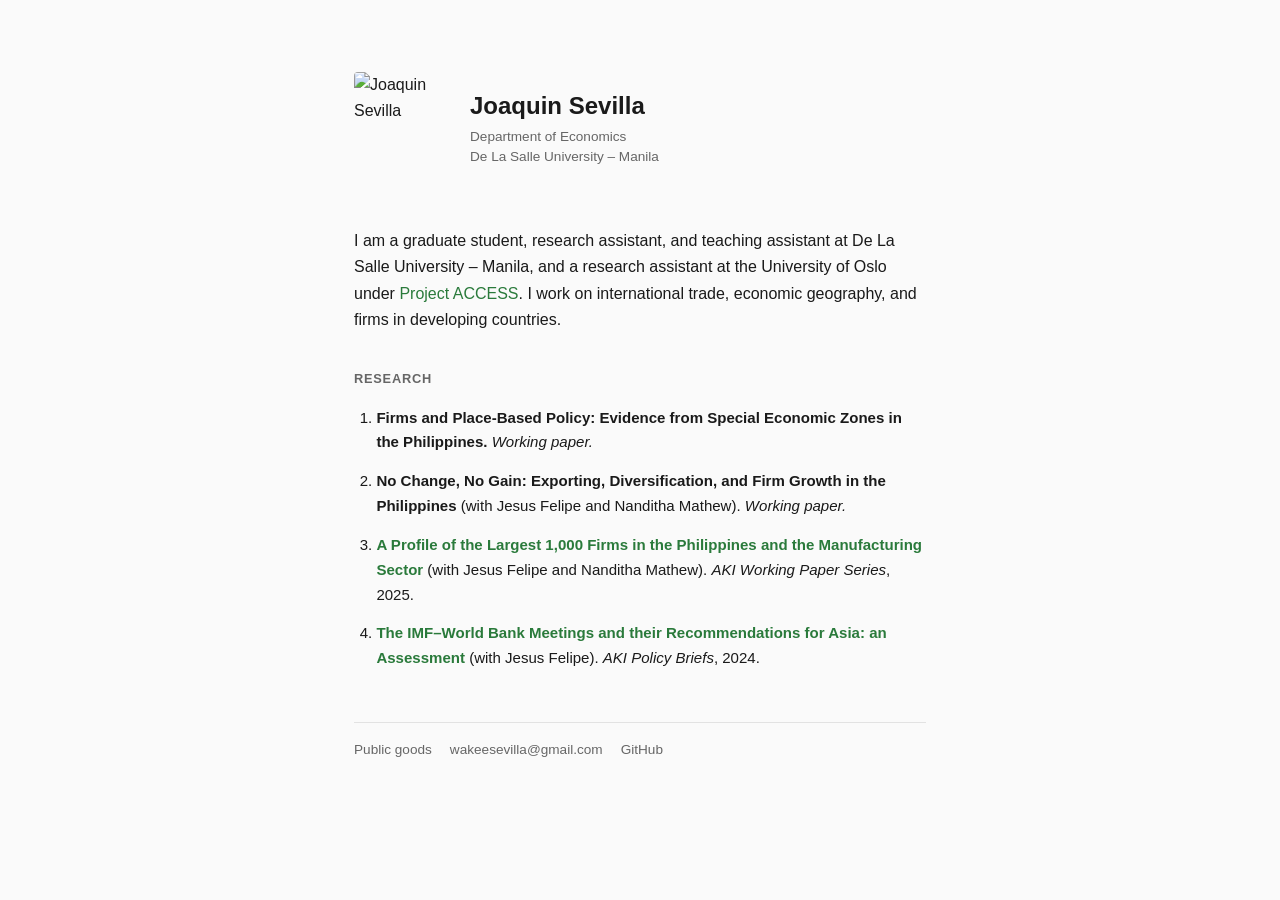
==== index.html @ 706cacf3 "Simplify site to a single page Collapse the sidebar-based multi-page site into one centered page:  -" ====
<!DOCTYPE html>
<html lang="en">
<head>
  <meta charset="UTF-8">
  <title>Joaquin Sevilla</title>
  <meta name="viewport" content="width=device-width, initial-scale=1">
  <link rel="stylesheet" href="style.css">
</head>
<body>
  <main class="page">
    <header class="masthead">
      <img class="portrait" src="profile.jpg" alt="Joaquin Sevilla">
      <div>
        <h1>Joaquin Sevilla</h1>
        <p class="affil">Department of Economics<br>De La Salle University – Manila</p>
      </div>
    </header>

    <p>I am a graduate student, research assistant, and teaching assistant at De La Salle University – Manila, and a research assistant at the University of Oslo under <a href="https://cordis.europa.eu/project/id/101043465" target="_blank" rel="noopener">Project ACCESS</a>. I work on international trade, economic geography, and firms in developing countries.</p>

    <h2>Research</h2>
    <ol class="publications">
      <li>
        <span class="pub-title">Firms and Place-Based Policy: Evidence from Special Economic Zones in the Philippines.</span>
        <em>Working paper.</em>
      </li>
      <li>
        <span class="pub-title">No Change, No Gain: Exporting, Diversification, and Firm Growth in the Philippines</span>
        (with Jesus Felipe and Nanditha Mathew). <em>Working paper.</em>
      </li>
      <li>
        <a class="pub-title" href="https://www.dlsu-aki.com/uploads/1/0/2/2/102266760/1000_largest_philippine_firms_wp_may_26.pdf" target="_blank" rel="noopener">A Profile of the Largest 1,000 Firms in the Philippines and the Manufacturing Sector</a>
        (with Jesus Felipe and Nanditha Mathew). <em>AKI Working Paper Series</em>, 2025.
      </li>
      <li>
        <a class="pub-title" href="https://www.dlsu-aki.com/uploads/1/0/2/2/102266760/dlsu-aki_policy_brief_2024-11-046.pdf" target="_blank" rel="noopener">The IMF–World Bank Meetings and their Recommendations for Asia: an Assessment</a>
        (with Jesus Felipe). <em>AKI Policy Briefs</em>, 2024.
      </li>
    </ol>

    <footer class="footer">
      <a href="public_goods.html">Public goods</a>
      <a href="mailto:wakeesevilla@gmail.com">wakeesevilla@gmail.com</a>
      <a href="https://github.com/wakisev3" target="_blank" rel="noopener">GitHub</a>
    </footer>
  </main>
</body>
</html>
---- style.css ----
:root {
  --accent: #2a7a3b;
  --text: #1a1a1a;
  --muted: #666;
  --border: #e2e2e2;
  --bg: #fafafa;
  --font: -apple-system, BlinkMacSystemFont, "Segoe UI", Roboto, "Helvetica Neue", Arial, sans-serif;
}

* { box-sizing: border-box; margin: 0; padding: 0; }

html, body {
  font-family: var(--font);
  background: var(--bg);
  color: var(--text);
  font-size: 16px;
  line-height: 1.65;
}

a { color: var(--accent); text-decoration: none; }
a:hover { text-decoration: underline; }

/* ── Page ── */
.page {
  max-width: 620px;
  margin: 0 auto;
  padding: 72px 24px 64px;
}

/* ── Masthead ── */
.masthead {
  display: flex;
  align-items: center;
  gap: 20px;
  margin-bottom: 28px;
}

.portrait {
  width: 96px;
  aspect-ratio: 3 / 4;
  object-fit: cover;
  border-radius: 4px;
  flex-shrink: 0;
  display: block;
}

h1 {
  font-size: 1.5rem;
  font-weight: 700;
  line-height: 1.25;
}

.affil {
  margin-top: 6px;
  font-size: 0.85rem;
  color: var(--muted);
  line-height: 1.5;
}

h2 {
  font-size: 0.8rem;
  font-weight: 700;
  text-transform: uppercase;
  letter-spacing: 0.06em;
  color: var(--muted);
  margin: 34px 0 10px;
}

p { margin-bottom: 14px; }

/* ── Lists ── */
.publications {
  list-style: decimal;
  padding-left: 1.4em;
}

.publications li {
  padding: 7px 0;
  font-size: 0.94rem;
}

.pub-title { font-weight: 600; }

ul {
  padding-left: 1.3em;
}
ul li { margin-bottom: 6px; font-size: 0.94rem; }

/* ── Footer ── */
.footer {
  margin-top: 44px;
  padding-top: 16px;
  border-top: 1px solid var(--border);
  display: flex;
  flex-wrap: wrap;
  gap: 18px;
  font-size: 0.85rem;
}
.footer a { color: var(--muted); }
.footer a:hover { color: var(--accent); }

/* ── Back link ── */
.back {
  font-size: 0.85rem;
  margin-bottom: 26px;
}
.back a { color: var(--muted); }
.back a:hover { color: var(--accent); }

/* ── Mobile ── */
@media (max-width: 560px) {
  .page { padding: 44px 20px 48px; }
  .masthead { gap: 16px; }
  .portrait { width: 76px; }
}
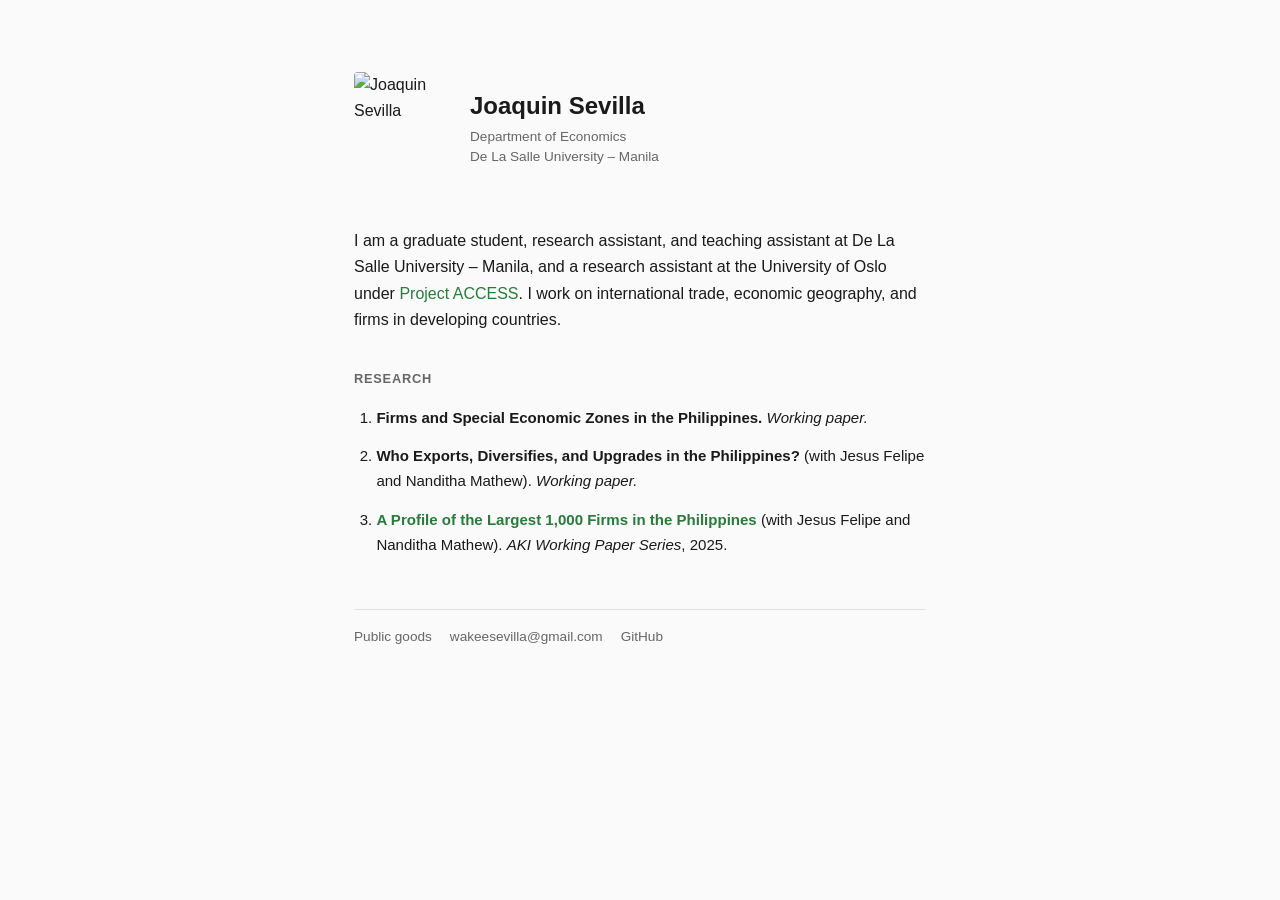
==== commit 06fcf082: "Update research titles, drop policy brief Shorten the three working-paper/AKI titles and remove the " ====
--- a/index.html
+++ b/index.html
@@ -21,20 +21,16 @@
     <h2>Research</h2>
     <ol class="publications">
       <li>
-        <span class="pub-title">Firms and Place-Based Policy: Evidence from Special Economic Zones in the Philippines.</span>
+        <span class="pub-title">Firms and Special Economic Zones in the Philippines.</span>
         <em>Working paper.</em>
       </li>
       <li>
-        <span class="pub-title">No Change, No Gain: Exporting, Diversification, and Firm Growth in the Philippines</span>
+        <span class="pub-title">Who Exports, Diversifies, and Upgrades in the Philippines?</span>
         (with Jesus Felipe and Nanditha Mathew). <em>Working paper.</em>
       </li>
       <li>
-        <a class="pub-title" href="https://www.dlsu-aki.com/uploads/1/0/2/2/102266760/1000_largest_philippine_firms_wp_may_26.pdf" target="_blank" rel="noopener">A Profile of the Largest 1,000 Firms in the Philippines and the Manufacturing Sector</a>
+        <a class="pub-title" href="https://www.dlsu-aki.com/uploads/1/0/2/2/102266760/1000_largest_philippine_firms_wp_may_26.pdf" target="_blank" rel="noopener">A Profile of the Largest 1,000 Firms in the Philippines</a>
         (with Jesus Felipe and Nanditha Mathew). <em>AKI Working Paper Series</em>, 2025.
-      </li>
-      <li>
-        <a class="pub-title" href="https://www.dlsu-aki.com/uploads/1/0/2/2/102266760/dlsu-aki_policy_brief_2024-11-046.pdf" target="_blank" rel="noopener">The IMF–World Bank Meetings and their Recommendations for Asia: an Assessment</a>
-        (with Jesus Felipe). <em>AKI Policy Briefs</em>, 2024.
       </li>
     </ol>
 
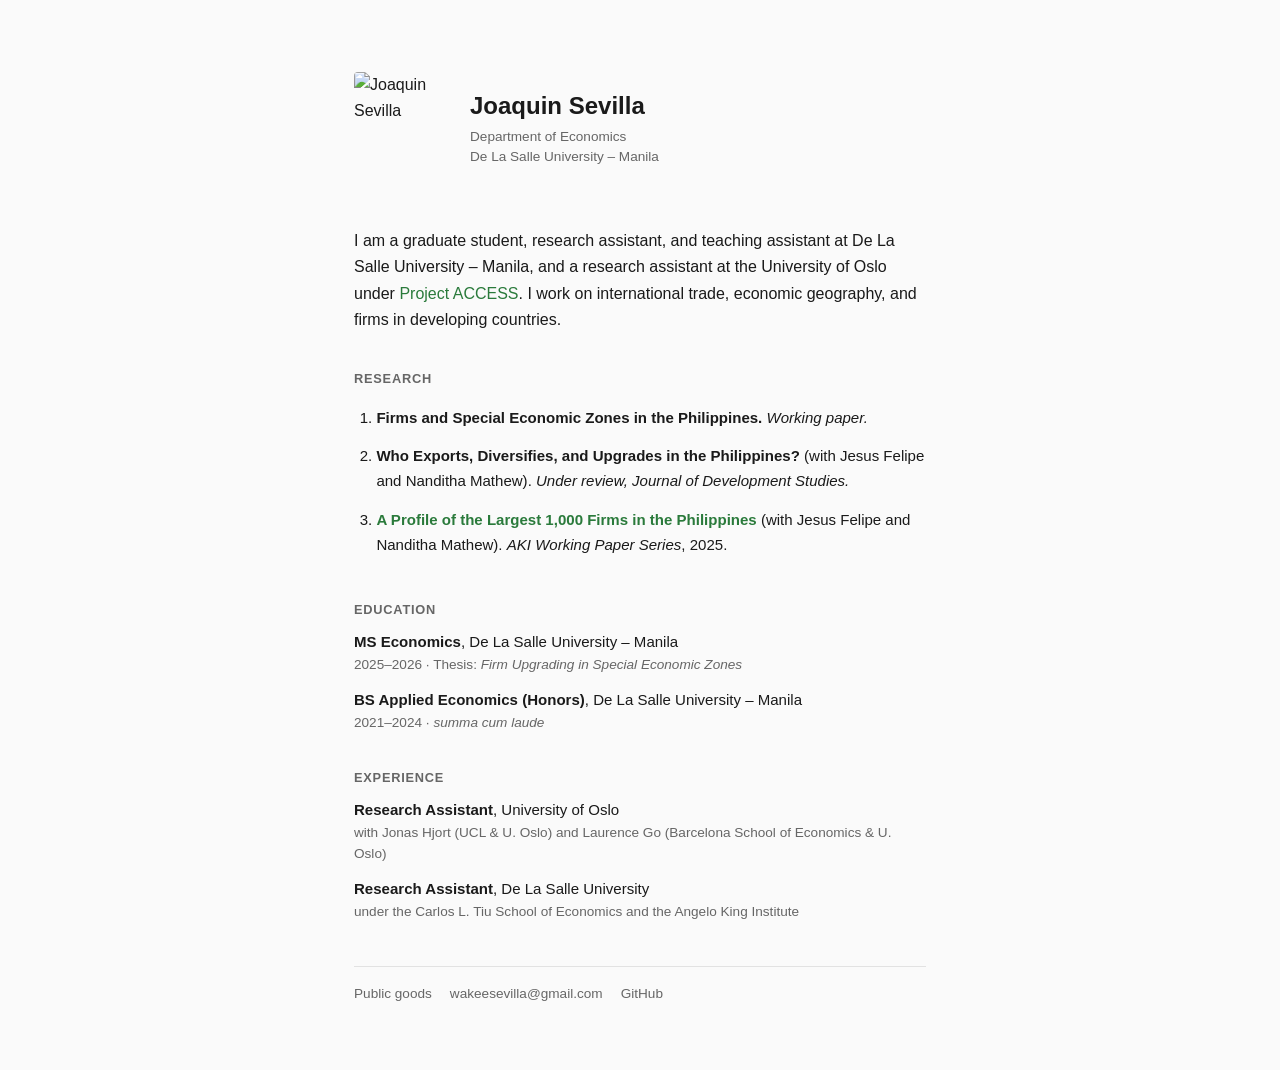
==== commit 2bf1acbe: "Add education and experience sections Bring the main CV points onto the homepage: two DLSU degrees u" ====
--- a/index.html
+++ b/index.html
@@ -26,13 +26,37 @@
       </li>
       <li>
         <span class="pub-title">Who Exports, Diversifies, and Upgrades in the Philippines?</span>
-        (with Jesus Felipe and Nanditha Mathew). <em>Working paper.</em>
+        (with Jesus Felipe and Nanditha Mathew). <em>Under review, Journal of Development Studies.</em>
       </li>
       <li>
         <a class="pub-title" href="https://www.dlsu-aki.com/uploads/1/0/2/2/102266760/1000_largest_philippine_firms_wp_may_26.pdf" target="_blank" rel="noopener">A Profile of the Largest 1,000 Firms in the Philippines</a>
         (with Jesus Felipe and Nanditha Mathew). <em>AKI Working Paper Series</em>, 2025.
       </li>
     </ol>
+
+    <h2>Education</h2>
+    <ul class="entries">
+      <li>
+        <span class="entry-title">MS Economics</span>, De La Salle University – Manila
+        <div class="entry-note">2025–2026 · Thesis: <em>Firm Upgrading in Special Economic Zones</em></div>
+      </li>
+      <li>
+        <span class="entry-title">BS Applied Economics (Honors)</span>, De La Salle University – Manila
+        <div class="entry-note">2021–2024 · <em>summa cum laude</em></div>
+      </li>
+    </ul>
+
+    <h2>Experience</h2>
+    <ul class="entries">
+      <li>
+        <span class="entry-title">Research Assistant</span>, University of Oslo
+        <div class="entry-note">with Jonas Hjort (UCL &amp; U. Oslo) and Laurence Go (Barcelona School of Economics &amp; U. Oslo)</div>
+      </li>
+      <li>
+        <span class="entry-title">Research Assistant</span>, De La Salle University
+        <div class="entry-note">under the Carlos L. Tiu School of Economics and the Angelo King Institute</div>
+      </li>
+    </ul>
 
     <footer class="footer">
       <a href="public_goods.html">Public goods</a>
--- a/style.css
+++ b/style.css
@@ -86,6 +86,20 @@
 }
 ul li { margin-bottom: 6px; font-size: 0.94rem; }
 
+.entries {
+  list-style: none;
+  padding-left: 0;
+}
+.entries li { margin-bottom: 13px; font-size: 0.94rem; }
+
+.entry-title { font-weight: 600; }
+
+.entry-note {
+  color: var(--muted);
+  font-size: 0.85rem;
+  line-height: 1.5;
+}
+
 /* ── Footer ── */
 .footer {
   margin-top: 44px;
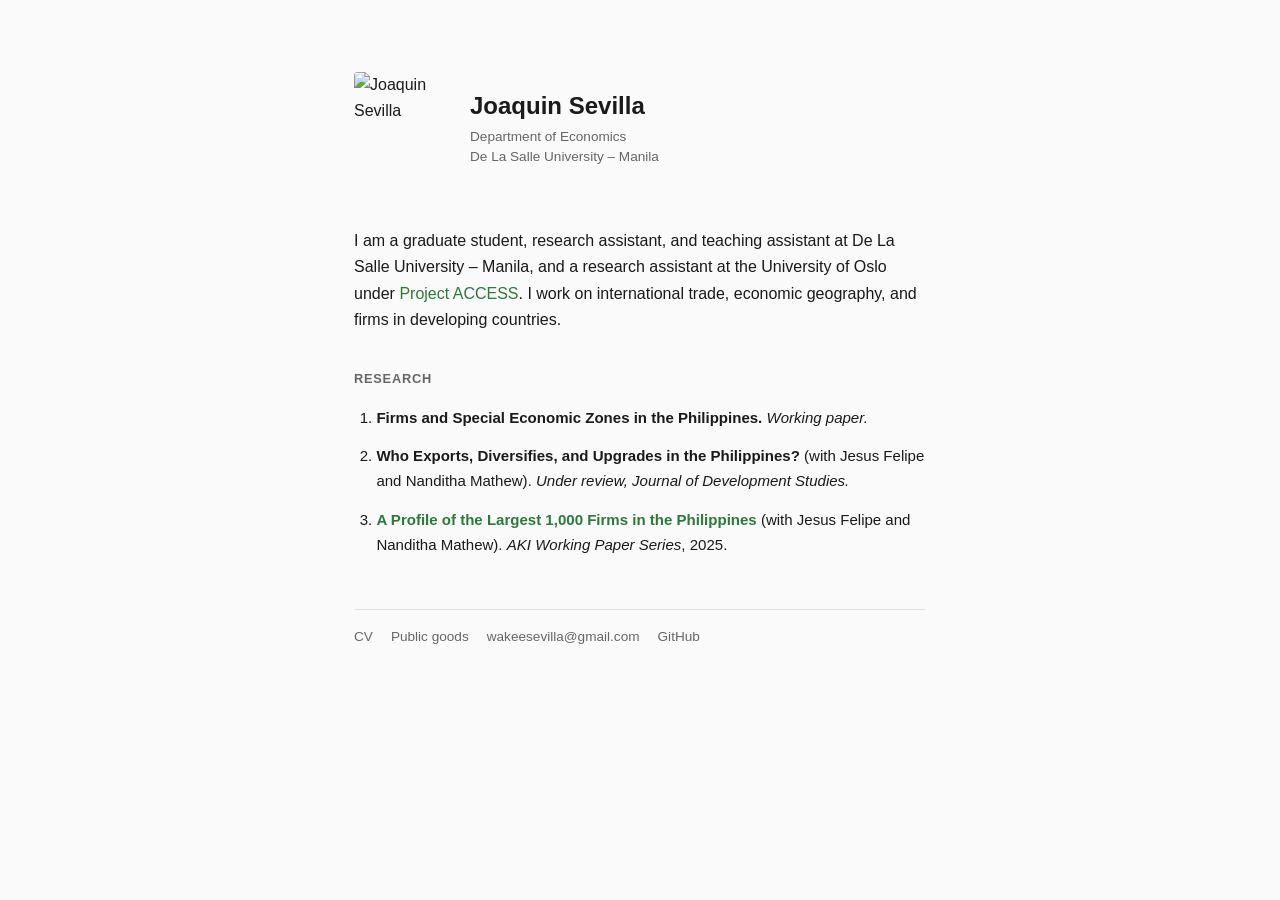
==== commit 505f8374: "Move education and experience to a CV page Add cv.html holding education, experience, and a mirror o" ====
--- a/index.html
+++ b/index.html
@@ -34,31 +34,8 @@
       </li>
     </ol>
 
-    <h2>Education</h2>
-    <ul class="entries">
-      <li>
-        <span class="entry-title">MS Economics</span>, De La Salle University – Manila
-        <div class="entry-note">2025–2026 · Thesis: <em>Firm Upgrading in Special Economic Zones</em></div>
-      </li>
-      <li>
-        <span class="entry-title">BS Applied Economics (Honors)</span>, De La Salle University – Manila
-        <div class="entry-note">2021–2024 · <em>summa cum laude</em></div>
-      </li>
-    </ul>
-
-    <h2>Experience</h2>
-    <ul class="entries">
-      <li>
-        <span class="entry-title">Research Assistant</span>, University of Oslo
-        <div class="entry-note">with Jonas Hjort (UCL &amp; U. Oslo) and Laurence Go (Barcelona School of Economics &amp; U. Oslo)</div>
-      </li>
-      <li>
-        <span class="entry-title">Research Assistant</span>, De La Salle University
-        <div class="entry-note">under the Carlos L. Tiu School of Economics and the Angelo King Institute</div>
-      </li>
-    </ul>
-
     <footer class="footer">
+      <a href="cv.html">CV</a>
       <a href="public_goods.html">Public goods</a>
       <a href="mailto:wakeesevilla@gmail.com">wakeesevilla@gmail.com</a>
       <a href="https://github.com/wakisev3" target="_blank" rel="noopener">GitHub</a>
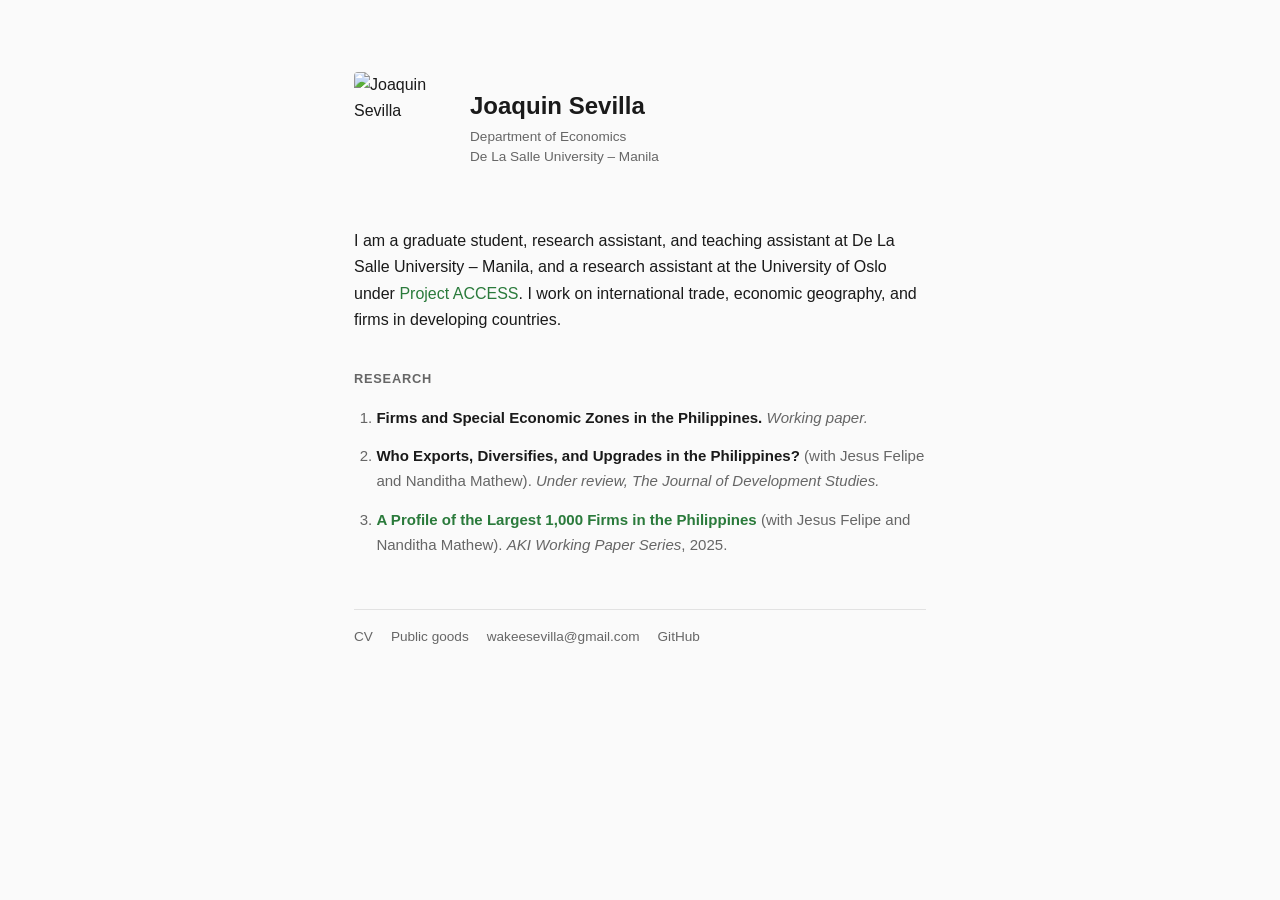
==== commit 8f43ab68: "Use the journal's full title Co-Authored-By: Claude Opus 5 <noreply@anthropic.com>" ====
--- a/index.html
+++ b/index.html
@@ -26,7 +26,7 @@
       </li>
       <li>
         <span class="pub-title">Who Exports, Diversifies, and Upgrades in the Philippines?</span>
-        (with Jesus Felipe and Nanditha Mathew). <em>Under review, Journal of Development Studies.</em>
+        (with Jesus Felipe and Nanditha Mathew). <em>Under review, The Journal of Development Studies.</em>
       </li>
       <li>
         <a class="pub-title" href="https://www.dlsu-aki.com/uploads/1/0/2/2/102266760/1000_largest_philippine_firms_wp_may_26.pdf" target="_blank" rel="noopener">A Profile of the Largest 1,000 Firms in the Philippines</a>
--- a/style.css
+++ b/style.css
@@ -77,9 +77,11 @@
 .publications li {
   padding: 7px 0;
   font-size: 0.94rem;
+  color: var(--muted);
 }
 
-.pub-title { font-weight: 600; }
+.pub-title { font-weight: 600; color: var(--text); }
+a.pub-title { color: var(--accent); }
 
 ul {
   padding-left: 1.3em;
@@ -96,9 +98,13 @@
 
 .entry-note {
   color: var(--muted);
+  font-weight: 300;
   font-size: 0.85rem;
   line-height: 1.5;
 }
+
+.entry-note a { color: inherit; text-decoration: underline; }
+.entry-note a:hover { color: var(--accent); }
 
 /* ── Footer ── */
 .footer {
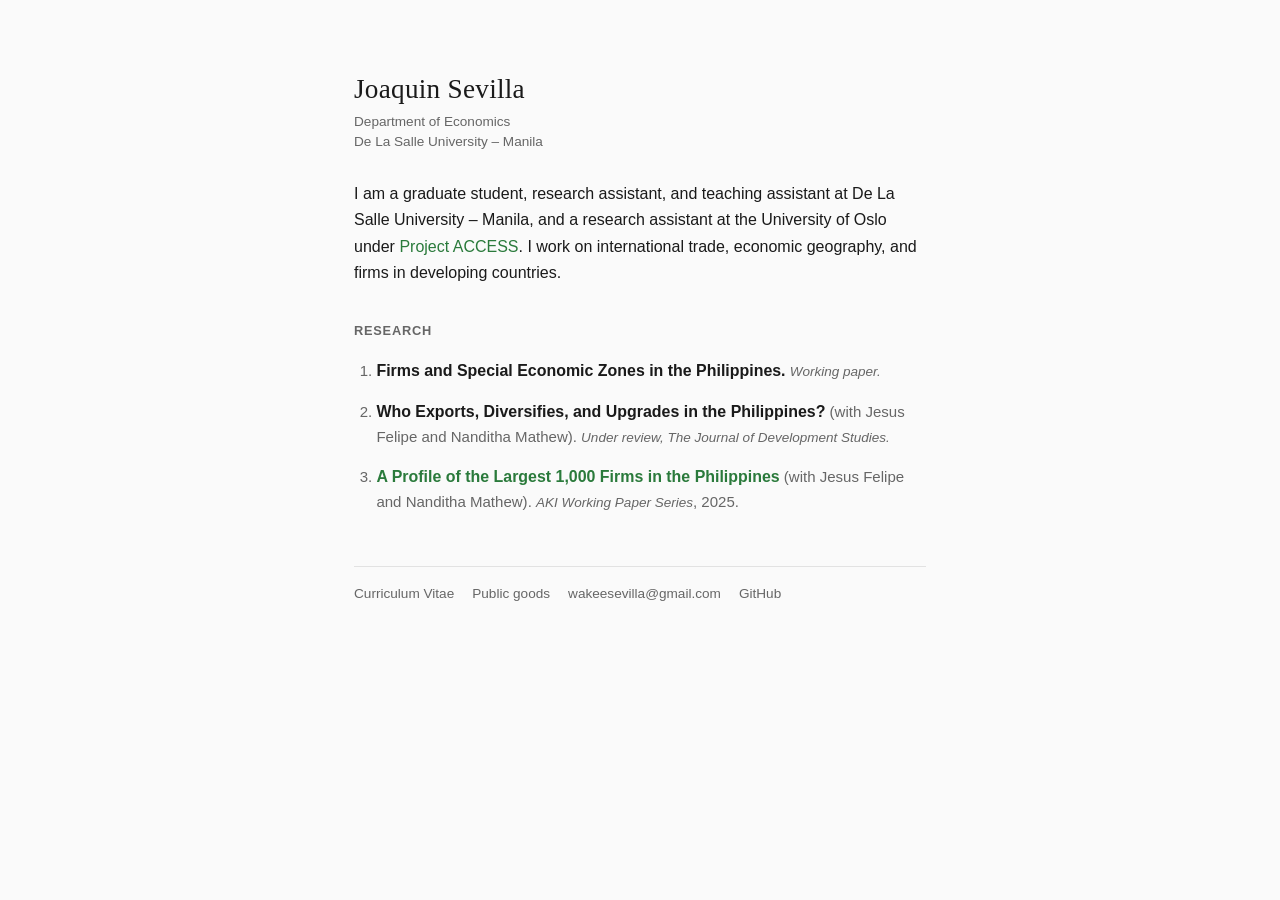
==== commit 57252512: "Drop the portrait, set the name in Palatino Remove the photo from the homepage (the file stays in th" ====
--- a/index.html
+++ b/index.html
@@ -9,11 +9,8 @@
 <body>
   <main class="page">
     <header class="masthead">
-      <img class="portrait" src="profile.jpg" alt="Joaquin Sevilla">
-      <div>
-        <h1>Joaquin Sevilla</h1>
-        <p class="affil">Department of Economics<br>De La Salle University – Manila</p>
-      </div>
+      <h1>Joaquin Sevilla</h1>
+      <p class="affil">Department of Economics<br>De La Salle University – Manila</p>
     </header>
 
     <p>I am a graduate student, research assistant, and teaching assistant at De La Salle University – Manila, and a research assistant at the University of Oslo under <a href="https://cordis.europa.eu/project/id/101043465" target="_blank" rel="noopener">Project ACCESS</a>. I work on international trade, economic geography, and firms in developing countries.</p>
@@ -35,7 +32,7 @@
     </ol>
 
     <footer class="footer">
-      <a href="cv.html">CV</a>
+      <a href="cv.html">Curriculum Vitae</a>
       <a href="public_goods.html">Public goods</a>
       <a href="mailto:wakeesevilla@gmail.com">wakeesevilla@gmail.com</a>
       <a href="https://github.com/wakisev3" target="_blank" rel="noopener">GitHub</a>
--- a/style.css
+++ b/style.css
@@ -29,25 +29,15 @@
 
 /* ── Masthead ── */
 .masthead {
-  display: flex;
-  align-items: center;
-  gap: 20px;
   margin-bottom: 28px;
 }
 
-.portrait {
-  width: 96px;
-  aspect-ratio: 3 / 4;
-  object-fit: cover;
-  border-radius: 4px;
-  flex-shrink: 0;
-  display: block;
-}
-
 h1 {
-  font-size: 1.5rem;
-  font-weight: 700;
+  font-family: Palatino, "Palatino Linotype", "Book Antiqua", Georgia, serif;
+  font-size: 1.7rem;
+  font-weight: 400;
   line-height: 1.25;
+  letter-spacing: 0.01em;
 }
 
 .affil {
@@ -78,9 +68,16 @@
   padding: 7px 0;
   font-size: 0.94rem;
   color: var(--muted);
+  font-weight: 300;
 }
 
-.pub-title { font-weight: 600; color: var(--text); }
+.publications li em { font-size: 0.9em; }
+
+.pub-title {
+  font-weight: 600;
+  color: var(--text);
+  font-size: 1.06em;
+}
 a.pub-title { color: var(--accent); }
 
 ul {
@@ -130,6 +127,5 @@
 /* ── Mobile ── */
 @media (max-width: 560px) {
   .page { padding: 44px 20px 48px; }
-  .masthead { gap: 16px; }
-  .portrait { width: 76px; }
+  h1 { font-size: 1.5rem; }
 }
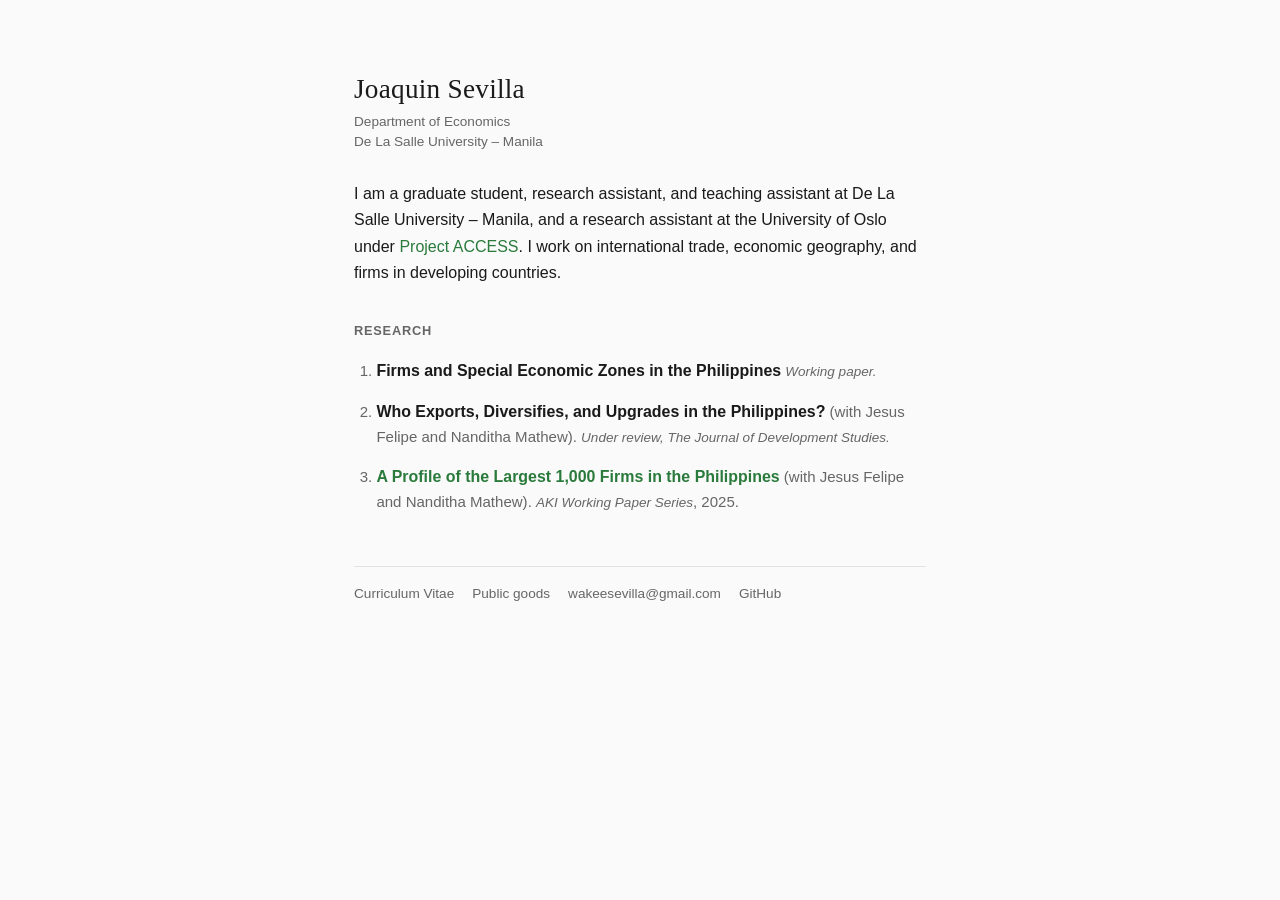
==== commit 19a88df0: "Drop trailing period from the SEZ paper title Co-Authored-By: Claude Opus 5 <noreply@anthropic.com>" ====
--- a/index.html
+++ b/index.html
@@ -18,7 +18,7 @@
     <h2>Research</h2>
     <ol class="publications">
       <li>
-        <span class="pub-title">Firms and Special Economic Zones in the Philippines.</span>
+        <span class="pub-title">Firms and Special Economic Zones in the Philippines</span>
         <em>Working paper.</em>
       </li>
       <li>
